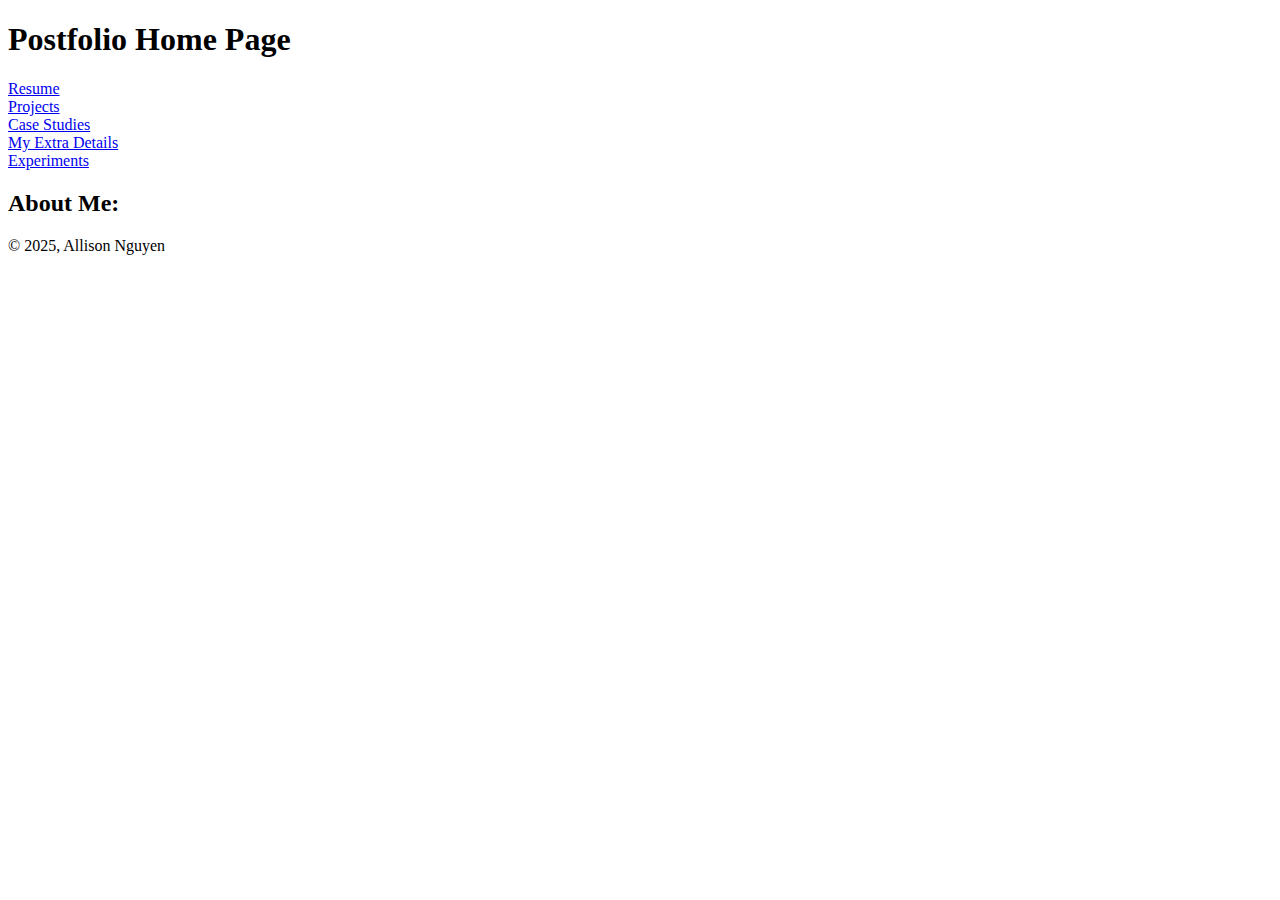
==== index.html @ 286d258e "Take 1" ====
<!DOCTYPE html>
<html lang = "en"> 

<head>
    <meta charset="UTF-8">
    <link rel="stylesheet" href="index.css">
    <title> Home Page</title>
</head>

<body>
    <h1>Postfolio Home Page</h1>
   
    <nav>
        <a href="resume.html">Resume</a><br>
        <a href="projects.html">Projects</a><br>
        <a href="caseStudies.html">Case Studies</a><br>
        <a href="extraDetails.html">My Extra Details</a><br>
        <a href="experiments.html">Experiments</a><br>       
    </nav>
        

    <h2> About Me: </h2>
  

    
    <footer>
        <p>&copy; 2025, Allison Nguyen</p>
    </footer>
</body>
</html>
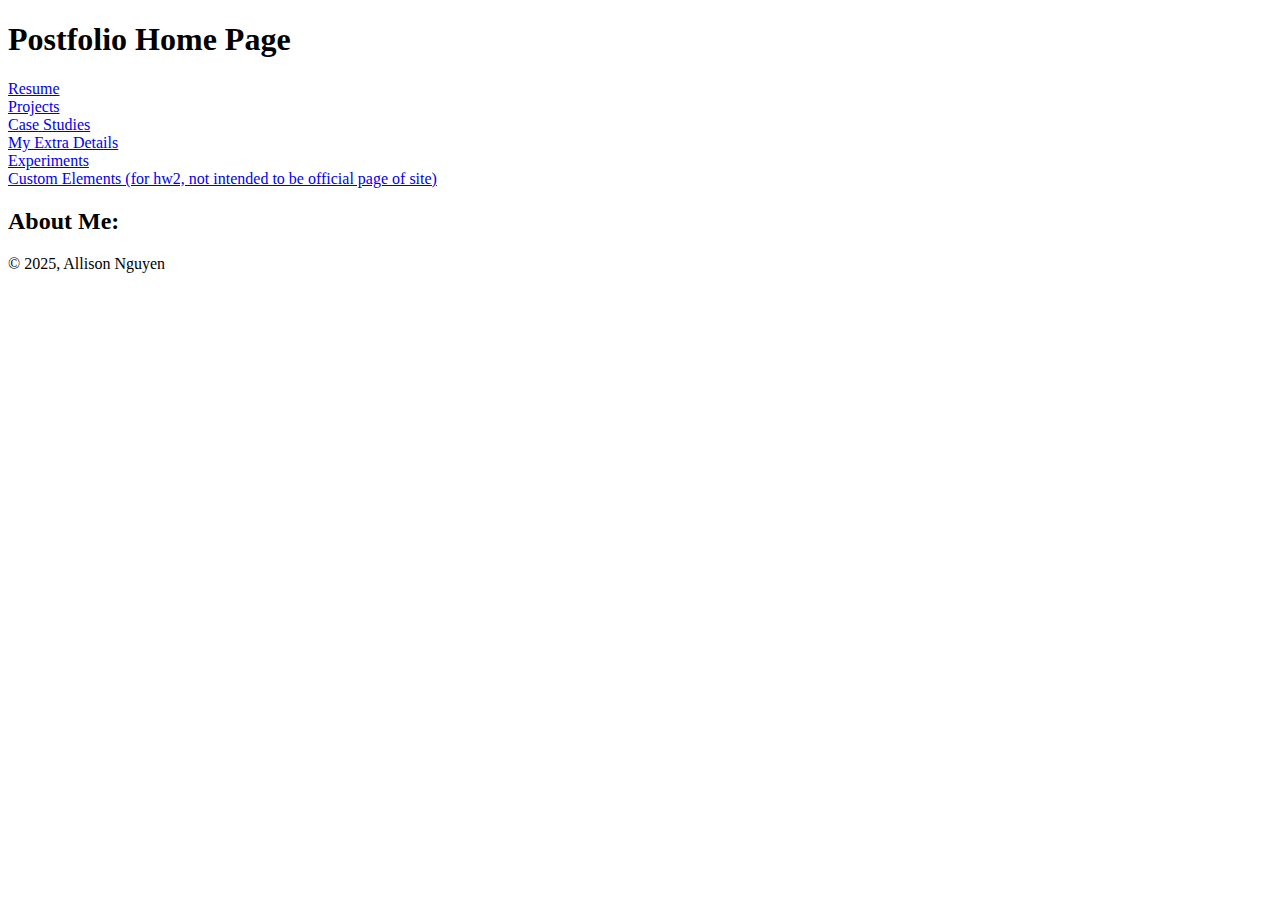
==== commit 36a6292d: "Take 4" ====
--- a/index.html
+++ b/index.html
@@ -8,15 +8,21 @@
 </head>
 
 <body>
-    <h1>Postfolio Home Page</h1>
+    <header>
+        <h1>Postfolio Home Page</h1>
    
-    <nav>
-        <a href="resume.html">Resume</a><br>
-        <a href="projects.html">Projects</a><br>
-        <a href="caseStudies.html">Case Studies</a><br>
-        <a href="extraDetails.html">My Extra Details</a><br>
-        <a href="experiments.html">Experiments</a><br>       
-    </nav>
+        <nav>
+            <a href="resume.html">Resume</a><br>
+            <a href="projects.html">Projects</a><br>
+            <a href="caseStudies.html">Case Studies</a><br>
+            <a href="extraDetails.html">My Extra Details</a><br>
+            <a href="experiments.html">Experiments</a><br>       
+            <a href="customElements.html">Custom Elements 
+                (for hw2, not intended to be official page of site) 
+            </a><br>       
+        </nav>
+    </header>
+    
         
 
     <h2> About Me: </h2>
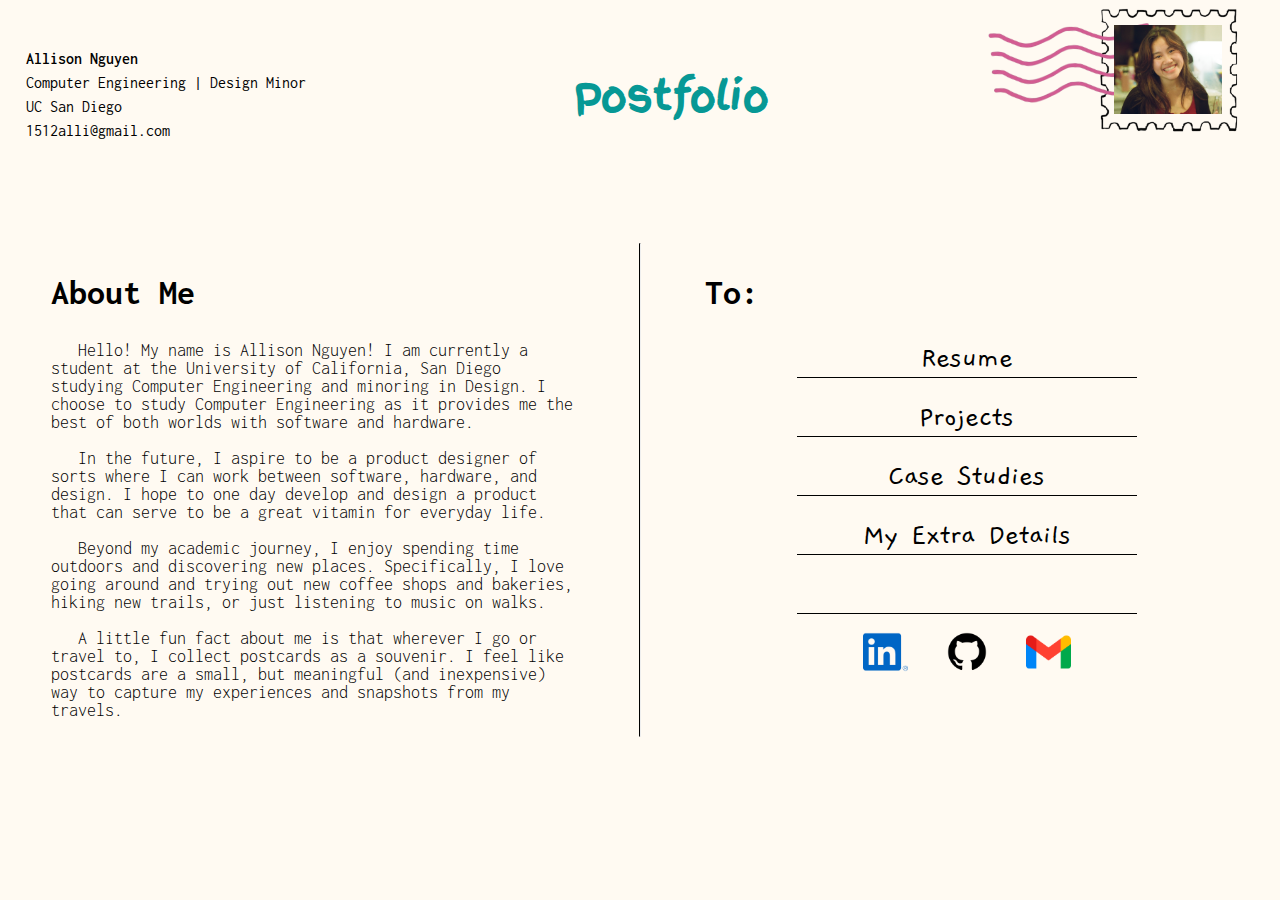
==== commit 6c81f30c: "add" ====
--- a/index.html
+++ b/index.html
@@ -1,36 +1,81 @@
-<!DOCTYPE html>
+<!DOCTYPE html> 
 <html lang = "en"> 
 
 <head>
     <meta charset="UTF-8">
-    <link rel="stylesheet" href="index.css">
-    <title> Home Page</title>
+    <link rel="stylesheet" href="css/homePage.css">
+    <title> Main Page</title>
 </head>
 
 <body>
-    <header>
-        <h1>Postfolio Home Page</h1>
+    <div class="homeCardHeader">
+        <h1 id="homeCardTitle"> Postfolio</h1>
+        <section class="address">
+            <h2 id="myName">  Allison Nguyen </h2>
+            <p>Computer Engineering | Design Minor</p>
+            <p>UC San Diego</p>
+            <p>1512alli@gmail.com</p>
+        </section>
+            
+        <div class="home-stamp"> 
+            <img src="/images/stampOutline.png" alt="StampOutline" id="homeStampOutline">
+            <img src="/images/stampProfile.png" alt="StampProfile" id="homeStampProfile">
+            <img src="/images/squiggleMagenta.png" alt="MagentaSquiggle" id="homeStampSquiggle">
+        </div>
+    </div>
+
+    <div class="homeContentBody">
+        <section class="aboutMe">
+            <h2 class="sectionHeaders"> About Me</h2>
+            <p id="about-description">
+                &nbsp;&nbsp; Hello! My name is Allison Nguyen! I am currently a student at the University of 
+                California, San Diego studying Computer Engineering and minoring in Design. I choose to study 
+                Computer Engineering as it provides me the best of both worlds with software and hardware.
+                <br>
+                <br>
+                &nbsp;&nbsp; In the future, I aspire to be a product designer of sorts where I can work between 
+                software, hardware, and design. I hope to one day develop and design a product that can serve 
+                to be a great vitamin for everyday life.
+                <br>
+                <br>
+                &nbsp;&nbsp; Beyond my academic journey, I enjoy spending time outdoors and discovering new
+                places. Specifically, I love going around and trying out new coffee shops and bakeries, 
+                hiking new trails, or just listening to music on walks.
+                <br>
+                <br>
+                &nbsp;&nbsp; A little fun fact about me is that wherever I go or travel to, I collect postcards
+                as a souvenir. I feel like postcards are a small, but meaningful (and inexpensive) way to capture
+                my experiences and snapshots from my travels. 
+            </p>
+        </section>
+
+        <hr class="vertical-hr">
+      
+        <section class="directory">
+            <h2 class="sectionHeaders"> To: </h2>
+            <nav class="homeNav">
+                <a href="resume.html" id="resumeLink">Resume</a><br>
+                <a href="projects.html" id="projectsLink">Projects</a><br>
+                <a href="caseStudies.html" id="caseStudiesLink">Case Studies</a><br>
+                <a href="extraDetails.html" id="extraLink">My Extra Details</a><br>      
+                <a class="hidden-text">&nbsp;</a>
+            </nav>
+
+            <section class="socialBar">
+                <a href="https://www.linkedin.com/in/allison-nguyen-668598296/" target="_blank" rel="noopener noreferrer">
+                    <img src="/images/linkedIn_icon.png" alt="linkedinIcon">
+                </a>
+    
+                <a href="https://github.com/a-nguy4n" target="_blank" rel="noopener noreferrer">
+                    <img src="/images/githubIcon.png" alt="gitIcon">
+                </a>
+    
+                <a href="mailto:1512alli@gmail.com" target="_blank" rel="noopener noreferrer">
+                    <img src="/images/gmailIcon.png" alt="gmailIcon">
+                </a>
+            </section>
+        </section>
+    </div>
    
-        <nav>
-            <a href="resume.html">Resume</a><br>
-            <a href="projects.html">Projects</a><br>
-            <a href="caseStudies.html">Case Studies</a><br>
-            <a href="extraDetails.html">My Extra Details</a><br>
-            <a href="experiments.html">Experiments</a><br>       
-            <a href="customElements.html">Custom Elements 
-                (for hw2, not intended to be official page of site) 
-            </a><br>       
-        </nav>
-    </header>
-    
-        
-
-    <h2> About Me: </h2>
-  
-
-    
-    <footer>
-        <p>&copy; 2025, Allison Nguyen</p>
-    </footer>
 </body>
 </html>--- a/css/homePage.css
+++ b/css/homePage.css
@@ -0,0 +1,176 @@
+@font-face{
+    font-family: "Inconsolata";
+    src: url("/fonts/Inconsolata-VariableFont.ttf") format("truetype");
+    font-weight: 100 900;
+    font-style: normal;
+}
+
+@font-face{
+    font-family: "Gaegu";
+    src: url("/fonts/Gaegu-Regular.ttf") format("truetype");
+    font-weight: 400; 
+}
+
+@font-face{
+    font-family: "Finger Paint";
+    src: url("/fonts/FingerPaint-Regular.ttf") format("truetype");
+    font-weight: 400; 
+}
+
+body{
+    background-color: #FFFAF2;
+    margin: 0;
+    height: 100vh;
+}
+
+.homePageCardContainer{
+    margin-top: 5%;
+}
+
+.homeCardHeader{
+    display: flex;
+    justify-content: space-between;
+    align-items: center;
+    width: 100%;
+    position: relative;
+}
+
+.address{
+    order: 1;
+    font-family: "Inconsolata", serif;
+    margin-left: 2%;
+    line-height: 0.5;
+    font-size: 1rem;
+}
+
+#myName{
+    font-weight: 600;
+    font-size: 1rem;
+}
+
+#homeCardTitle{
+    order: 2;
+    font-family: "Finger Paint";
+    color: #079895;
+    font-size: 2.5rem;
+    transform: translateX(-2vw);
+}
+
+.home-stamp{
+    order: 3;
+    position: relative;
+    width: 15vw;
+    height: 15vw;
+    right: 2vw; 
+    top: 0; 
+}
+
+#homeStampOutline{
+    width: 13vw;
+    z-index: 1;
+    position: absolute;
+    top: 0;
+    right: 0;
+
+} 
+
+#homeStampSquiggle{
+    width: 15vw;
+    transform: rotate(-4deg) translateY(1%);
+    z-index: 2;  
+    position: absolute;
+    right: 7vw;
+}
+
+#homeStampProfile{
+    width: 8.5vw;
+    z-index: 3;
+    position: absolute;
+    right: 2.5vw;
+    margin-top: 13%;
+}
+
+.homeContentBody{
+    display: flex;
+    justify-content: space-between;
+    align-items: flex-start;
+    margin-top: 0;
+    margin: 4%;
+}
+
+.sectionHeaders{
+    font-size: 4vh;
+    font-family: "Inconsolata";
+}
+
+.aboutMe{
+    order: 1;
+    flex: 2;
+}
+
+#about-description{
+    font-family: "Inconsolata", serif;
+    font-weight: 300;
+    font-size: 1.1rem;
+}
+
+.vertical-hr {
+    order: 2;
+    border-left: 1px solid black; 
+    height: auto;
+    min-height: 100%; 
+    align-self: stretch;
+    margin: 0 5vw;
+}
+
+.directory{
+    order: 3;
+    flex: 2;
+    text-align: left;
+}
+
+.directory nav {
+    display: flex;
+    flex-direction: column;
+    gap: 2px;
+    align-items: center;
+}
+
+.directory nav a {
+    text-decoration: none;
+    color: black;
+    font-family: "Gaegu";
+    font-size: 1.85rem;
+    text-align: center;
+    display: block; 
+    border-bottom: 1px solid black; 
+    width: 65%; 
+    margin: 0 auto; 
+}
+
+#resumeLink:hover{
+    color:#D268AC;
+}
+
+#projectsLink:hover{
+    color:#90C28B;
+}
+
+#caseStudiesLink:hover{
+    color:#3998D3;
+}
+
+#extraLink:hover{
+    color:#B0081F;
+}
+
+.socialBar{
+    display: flex;
+    justify-content: center; 
+    margin-top: 3%;
+    gap: 7%;
+}
+
+.socialBar img{
+    width: 3.5vw;
+}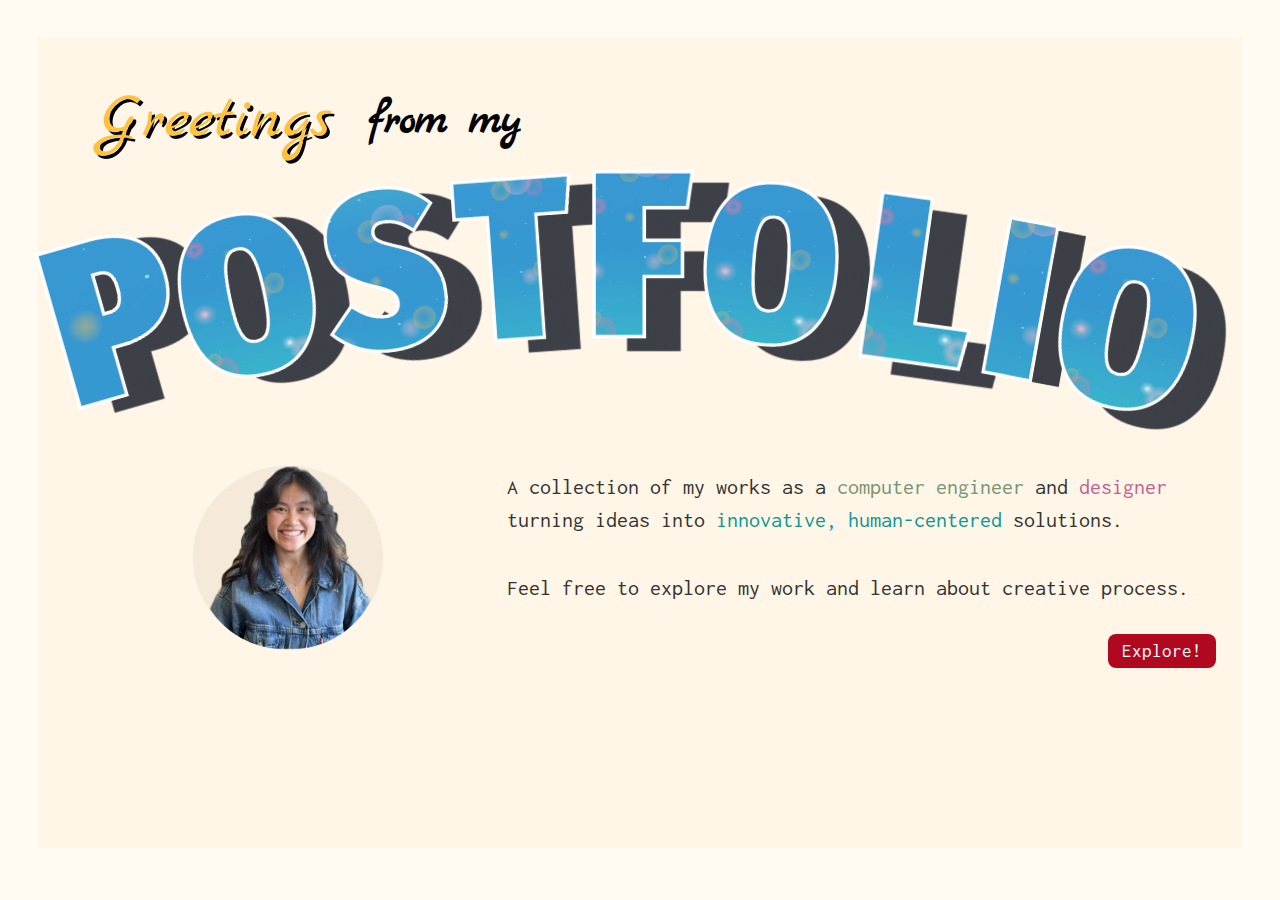
==== commit 495bd006: "Landing to Index" ====
--- a/index.html
+++ b/index.html
@@ -1,81 +1,48 @@
-<!DOCTYPE html> 
+<!DOCTYPE html>
 <html lang = "en"> 
 
 <head>
     <meta charset="UTF-8">
-    <link rel="stylesheet" href="css/homePage.css">
-    <title> Main Page</title>
+    <link rel="stylesheet" href="css/landingPage.css">
+    <title> Landing Page</title>
 </head>
 
 <body>
-    <div class="homeCardHeader">
-        <h1 id="homeCardTitle"> Postfolio</h1>
-        <section class="address">
-            <h2 id="myName">  Allison Nguyen </h2>
-            <p>Computer Engineering | Design Minor</p>
-            <p>UC San Diego</p>
-            <p>1512alli@gmail.com</p>
+    <div class="landingPageContainer">
+
+        <section id="landingHeaders"> 
+            <h1 id="greetings"> Greetings </h1> 
+            <h1 id="from-my"> from my </h1>
         </section>
-            
-        <div class="home-stamp"> 
-            <img src="/images/stampOutline.png" alt="StampOutline" id="homeStampOutline">
-            <img src="/images/stampProfile.png" alt="StampProfile" id="homeStampProfile">
-            <img src="/images/squiggleMagenta.png" alt="MagentaSquiggle" id="homeStampSquiggle">
+       
+        <div class="blockLetters">
+            <img src="images/blockLetters/P.png" alt="Block-P">
+            <img src="images/blockLetters/O.png" alt="Block-O" id="letterO-one">
+            <img src="images/blockLetters/S.png" alt="Block-S">
+            <img src="images/blockLetters/T.png" alt="Block-T">
+            <img src="images/blockLetters/F.png" alt="Block-F">
+            <img src="images/blockLetters/O.png" alt="Block-O" id="letterO-two">
+            <img src="images/blockLetters/L.png" alt="Block-L">
+            <img src="images/blockLetters/I.png" alt="Block-I">
+            <img src="images/blockLetters/O.png" alt="Block-O" id="letterO-three">
+        </div>
+
+        <div class="taglinePart">
+            <img src="images/landingProfile.png" alt="LandingProf" id="landingProfile">
+            <section class="tagLineText">
+                <p id="landingTagLine"> 
+                    A collection of my works as a <span data-color="olive">computer engineer</span> 
+                    and <span data-color="mulberry">designer</span> <br>
+                    turning ideas into <span data-color="teal">innovative, human-centered</span> solutions. 
+                    <br>
+                    <br>
+                    Feel free to explore my work and learn about creative process. 
+                </p>
+
+                <a href="index.html" class="explore-button">Explore!</a>
+            </section>
         </div>
     </div>
-
-    <div class="homeContentBody">
-        <section class="aboutMe">
-            <h2 class="sectionHeaders"> About Me</h2>
-            <p id="about-description">
-                &nbsp;&nbsp; Hello! My name is Allison Nguyen! I am currently a student at the University of 
-                California, San Diego studying Computer Engineering and minoring in Design. I choose to study 
-                Computer Engineering as it provides me the best of both worlds with software and hardware.
-                <br>
-                <br>
-                &nbsp;&nbsp; In the future, I aspire to be a product designer of sorts where I can work between 
-                software, hardware, and design. I hope to one day develop and design a product that can serve 
-                to be a great vitamin for everyday life.
-                <br>
-                <br>
-                &nbsp;&nbsp; Beyond my academic journey, I enjoy spending time outdoors and discovering new
-                places. Specifically, I love going around and trying out new coffee shops and bakeries, 
-                hiking new trails, or just listening to music on walks.
-                <br>
-                <br>
-                &nbsp;&nbsp; A little fun fact about me is that wherever I go or travel to, I collect postcards
-                as a souvenir. I feel like postcards are a small, but meaningful (and inexpensive) way to capture
-                my experiences and snapshots from my travels. 
-            </p>
-        </section>
-
-        <hr class="vertical-hr">
-      
-        <section class="directory">
-            <h2 class="sectionHeaders"> To: </h2>
-            <nav class="homeNav">
-                <a href="resume.html" id="resumeLink">Resume</a><br>
-                <a href="projects.html" id="projectsLink">Projects</a><br>
-                <a href="caseStudies.html" id="caseStudiesLink">Case Studies</a><br>
-                <a href="extraDetails.html" id="extraLink">My Extra Details</a><br>      
-                <a class="hidden-text">&nbsp;</a>
-            </nav>
-
-            <section class="socialBar">
-                <a href="https://www.linkedin.com/in/allison-nguyen-668598296/" target="_blank" rel="noopener noreferrer">
-                    <img src="/images/linkedIn_icon.png" alt="linkedinIcon">
-                </a>
     
-                <a href="https://github.com/a-nguy4n" target="_blank" rel="noopener noreferrer">
-                    <img src="/images/githubIcon.png" alt="gitIcon">
-                </a>
-    
-                <a href="mailto:1512alli@gmail.com" target="_blank" rel="noopener noreferrer">
-                    <img src="/images/gmailIcon.png" alt="gmailIcon">
-                </a>
-            </section>
-        </section>
-    </div>
-   
 </body>
 </html>--- a/css/landingPage.css
+++ b/css/landingPage.css
@@ -0,0 +1,186 @@
+
+@font-face{
+    font-family: "Marck Script";
+    src: url("/fonts/MarckScript-Regular.woff2") format("woff2"),
+         url("/fonts/MarckScript-Regular.ttf") format("truetype");
+    font-weight: 400;
+    font-style: normal;
+    font-display: swap;
+}
+
+@font-face{
+    font-family: "Inconsolata";
+    src: url("/fonts/Inconsolata-VariableFont.ttf") format("truetype");
+    font-weight: 400;
+    font-style: normal;
+}
+
+body{
+    background-color: #FFFAF2;
+    margin: 0;
+    height: 100vh;
+    overflow-y: auto;
+    overflow-x: hidden;
+}
+
+.landingPageContainer{
+    background-color: #FFF6E8;
+    width: 94vw;
+    height: 90vh;
+    margin: auto;
+    margin-top: 3%;
+    margin-left: 3%;
+    display: inline-block;
+    grid-template-rows: auto auto auto;
+}
+
+#landingHeaders{
+    display: inline-flex; 
+    align-items: center;
+    justify-content: flex-start; 
+    gap: 3vw; 
+    width: fit-content;
+    height: fit-content;
+    margin-left: 5%;
+}
+
+#greetings,
+#from-my{
+    font-family: "Marck Script", cursive;
+    grid-row: 1;
+}
+
+#greetings{
+    font-size: 5vw;
+    font-weight: 400;
+    color: #FDC240;
+    text-shadow: 0.25vw 0.25vw 0vw black;    
+}
+
+#from-my{
+    font-size: 3.5vw;
+    white-space: nowrap;
+}
+
+.blockLetters{
+    grid-row: 2;
+    display: inline-flex;
+    justify-content: center;
+    align-items: center;
+}
+
+.blockLetters img{
+    margin: 0;
+    position: relative;
+    flex-wrap: nowrap;
+}
+
+.blockLetters img:nth-child(1){ /* P */
+    width: 13%;
+    transform: rotate(-16deg) translate(12vw, 2vh); 
+}
+.blockLetters img:nth-child(2){ /* O */
+    width: 14%;
+    transform: rotate(-12deg) translate(10vw, -2vh); 
+}
+.blockLetters img:nth-child(3){ /* S */
+    width: 13%;
+    transform: rotate(-8deg) translate(8vw, -6vh); 
+}
+.blockLetters img:nth-child(4){ /* T */
+    width: 13%;
+    transform: rotate(-4deg) translate(6vw, -8vh); 
+}
+.blockLetters img:nth-child(5){ /* F */
+    width: 11.5%;
+    transform: rotate(0deg) translate(4vw, -9vh); 
+}
+.blockLetters img:nth-child(6){ /* O */
+    width: 14%;
+    transform: rotate(4deg) translate(1.5vw, -8vh); 
+}
+.blockLetters img:nth-child(7){ /* L */
+    width: 12%;
+    transform: rotate(8deg) translate(1vw,-6vh); 
+}
+.blockLetters img:nth-child(8){ /* I */
+    width: 18%;
+    transform: rotate(10deg) translate(-5.5vw, -6vh); 
+}
+.blockLetters img:nth-child(9){ /* O */
+    width: 14%;
+    transform: rotate(12deg) translate(-11.5vw, 3vh); 
+}
+
+.taglinePart{
+    display: flex; 
+    align-items: center; 
+    gap: 12%; 
+    max-width: 80vw; 
+    margin: auto; 
+    padding: 1vw 2vw; 
+    transform: translate(5vw, -5vh);
+}
+
+.tagLineText {
+    display: flex;
+    flex-direction: column; 
+    align-items: flex-start; 
+    max-width: 60vw;
+    width: 100%;
+}
+
+
+#landingProfile{
+    width: 15vw; 
+    max-width: 450px; 
+    height: auto; 
+    border-radius: 50%;
+    object-fit: cover; 
+}
+
+#landingTagLine{
+    font-family: "Inconsolata", serif;
+    font-size: 1.4rem;
+    line-height: 1.5;
+    color: #333;
+    max-width: 60vw; 
+    flex-grow: 1; 
+    text-align: left; 
+}
+
+[data-color="olive"] {
+    color: #769573;
+}
+
+[data-color="mulberry"] {
+    color: #C3628F;
+}
+
+[data-color="teal"] {
+    color: #079895;
+}
+
+[data-color="crimson"] {
+    color: #B0081F;
+}
+
+.explore-button {
+    display: inline-block;
+    padding: 1% 2%;
+    font-size: 1.2rem;
+    font-family: "Inconsolata", sans-serif;
+    color: white;
+    background-color: #B0081F;
+    text-decoration: none;
+    border-radius: 8px;
+    transition: background-color 0.3s ease-in-out, transform 0.2s ease-in-out;
+    text-align: center;
+    align-self: flex-end; 
+    margin-top: 1%; 
+}
+
+.explore-button:hover {
+    background-color: #720816; 
+    transform: scale(1.05); 
+}
